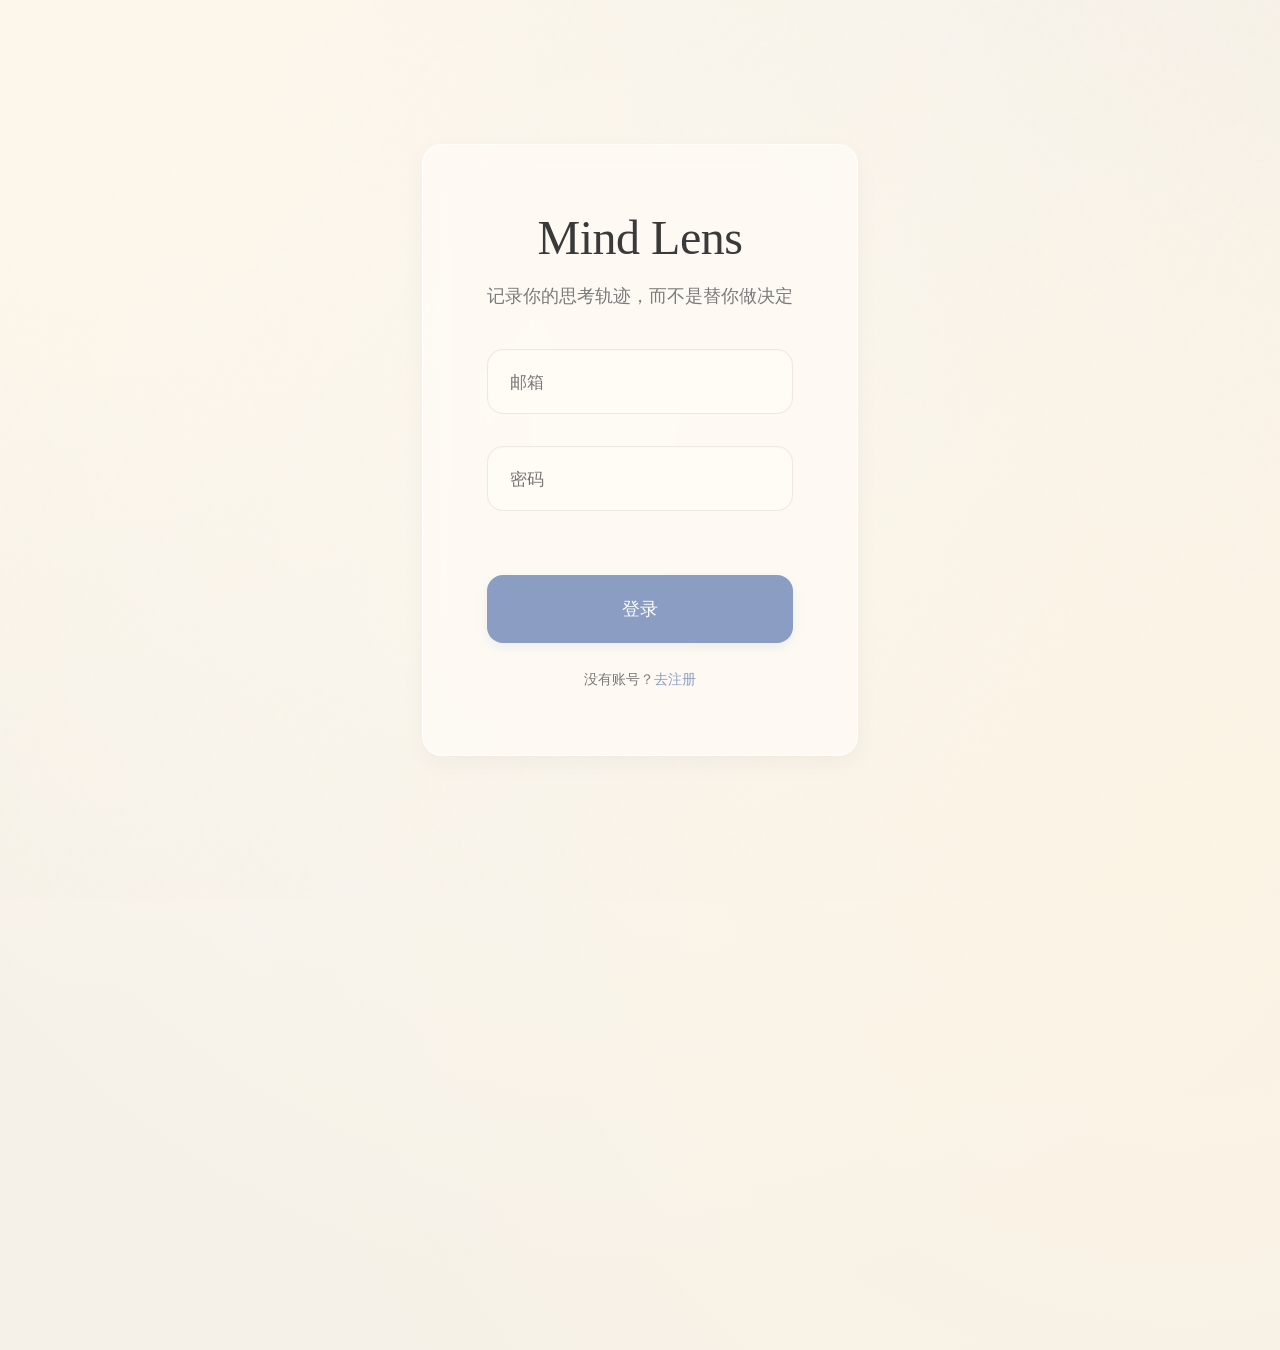
==== ui/login.html @ b25209e7 "小晚给的新的ui文件" ====
<!DOCTYPE html>
<html lang="zh-CN">
<head>
  <meta charset="UTF-8">
  <meta name="viewport" content="width=device-width, initial-scale=1.0">
  <title>Mind Lens - 登录/注册</title>
  <link rel="stylesheet" href="styles.css">
  <style>
    /* 登录页面特有样式 */
    .login-container {
      max-width: 500px;
      margin: 0 auto;
      padding: 4rem;
      background: rgba(255, 253, 247, 0.7);
      backdrop-filter: blur(12px);
      border: 1px solid rgba(255, 255, 255, 0.6);
      border-radius: 20px;
      position: relative;
      z-index: 1;
      box-shadow: 0 8px 24px rgba(0, 0, 0, 0.04);
      transition: transform 0.3s ease, box-shadow 0.3s ease;
      display: flex;
      flex-direction: column;
      align-items: center;
      text-align: center;
      animation: gentlePulse 4s ease-in-out infinite;
    }

    @keyframes gentlePulse {
      0%, 100% {
        box-shadow: 0 8px 24px rgba(0, 0, 0, 0.04);
        transform: translateY(0);
      }
      50% {
        box-shadow: 0 12px 32px rgba(0, 0, 0, 0.06);
        transform: translateY(-2px);
      }
    }

    .login-container:hover {
      transform: translateY(-3px);
      box-shadow: 0 12px 32px rgba(0, 0, 0, 0.06);
    }

    .login-container h1 {
      font-size: 3rem;
      margin-bottom: 1rem;
      color: #3a3a3a;
      font-weight: 400;
      letter-spacing: -0.5px;
      line-height: 1.2;
      font-family: Georgia, 'Playfair Display', 'Times New Roman', serif;
    }

    .login-container .subtitle {
      font-size: 1.1rem;
      margin-bottom: 2.5rem;
      color: #7a7a7a;
      font-weight: 300;
      line-height: 1.5;
    }

    .form-group {
      width: 100%;
      margin-bottom: 2rem;
      text-align: left;
    }

    .form-input {
      width: 100%;
      padding: 1.35rem;
      border: 1px solid rgba(200, 190, 175, 0.3);
      border-radius: 16px;
      font-family: inherit;
      font-size: 1.05rem;
      background: rgba(255, 252, 245, 0.8);
      backdrop-filter: blur(8px);
      transition: all 0.3s ease;
      color: #333;
      box-shadow: inset 0 1px 3px rgba(0, 0, 0, 0.02);
    }

    .form-input:focus {
      outline: none;
      border-color: rgba(120, 144, 156, 0.3);
      box-shadow: inset 0 1px 3px rgba(0, 0, 0, 0.02), 0 0 0 3px rgba(120, 144, 156, 0.1);
      background: rgba(255, 252, 245, 0.9);
    }

    .form-btn {
      width: 100%;
      padding: 1.35rem;
      background: #8B9DC3;
      color: #fff;
      border: none;
      border-radius: 16px;
      font-size: 1.1rem;
      font-weight: 400;
      cursor: pointer;
      transition: all 0.3s ease;
      box-shadow: 0 4px 12px rgba(139, 157, 195, 0.15);
      letter-spacing: 0.5px;
      margin-top: 2rem;
    }

    .form-btn:hover {
      background: #7A8BB8;
      transform: translateY(-1px);
      box-shadow: 0 6px 16px rgba(139, 157, 195, 0.2);
    }

    .form-btn:active {
      transform: translateY(0);
      box-shadow: 0 4px 12px rgba(139, 157, 195, 0.15);
    }

    .form-btn:disabled {
      background: #c0c7d6;
      cursor: not-allowed;
      transform: none;
      box-shadow: none;
    }

    .mode-toggle {
      margin-top: 1.5rem;
      font-size: 0.9rem;
      color: #7a7a7a;
    }

    .mode-toggle a {
      color: #8B9DC3;
      text-decoration: none;
      cursor: pointer;
      transition: color 0.3s ease;
    }

    .mode-toggle a:hover {
      color: #7A8BB8;
      text-decoration: underline;
    }

    /* 表单模式切换动画 */
    .form-mode {
      width: 100%;
      animation: fadeIn 0.3s ease-in-out;
    }

    @keyframes fadeIn {
      from {
        opacity: 0;
        transform: translateY(10px);
      }
      to {
        opacity: 1;
        transform: translateY(0);
      }
    }

    /* 垂直居中布局 */
    body {
      display: flex;
      align-items: center;
      justify-content: center;
      min-height: 100vh;
    }

    /* 过渡动画层 */
    #transition-layer {
      position: fixed;
      inset: 0;
      pointer-events: none;
      opacity: 0;
      background: radial-gradient(
        circle at center,
        rgba(234,243,255,0.25) 0%,
        rgba(255,255,255,0.12) 40%,
        rgba(255,255,255,0) 75%
      );
      transition: opacity 0.5s ease;
      z-index: 9999;
    }

    #transition-layer.active {
      opacity: 1;
    }

    /* 响应式设计 */
    @media (max-width: 768px) {
      .login-container {
        max-width: 90%;
        padding: 30px;
      }

      .login-container h1 {
        font-size: 2.5rem;
      }
    }
  </style>
</head>
<body>
  <!-- 过渡动画层 -->
  <div id="transition-layer"></div>
  
  <div class="login-container">
    <h1>Mind Lens</h1>
    <p class="subtitle">记录你的思考轨迹，而不是替你做决定</p>

    <!-- 登录模式 -->
    <div id="login-mode" class="form-mode">
      <div class="form-group">
        <input type="email" id="login-email" class="form-input" placeholder="邮箱">
      </div>
      <div class="form-group">
        <input type="password" id="login-password" class="form-input" placeholder="密码">
      </div>
      <button id="login-btn" class="form-btn" onclick="handleLogin()">登录</button>
      <div class="mode-toggle">
        没有账号？<a onclick="switchToRegister()">去注册</a>
      </div>
    </div>

    <!-- 注册模式 -->
    <div id="register-mode" class="form-mode" style="display: none;">
      <div class="form-group">
        <input type="text" id="register-name" class="form-input" placeholder="昵称">
      </div>
      <div class="form-group">
        <input type="email" id="register-email" class="form-input" placeholder="邮箱">
      </div>
      <div class="form-group">
        <input type="password" id="register-password" class="form-input" placeholder="密码">
      </div>
      <button id="register-btn" class="form-btn" onclick="handleRegister()">注册</button>
      <div class="mode-toggle">
        已有账号？<a onclick="switchToLogin()">去登录</a>
      </div>
    </div>
  </div>

  <script>
    // 切换到登录模式
    function switchToLogin() {
      document.getElementById('register-mode').style.display = 'none';
      document.getElementById('login-mode').style.display = 'block';
    }

    // 切换到注册模式
    function switchToRegister() {
      document.getElementById('login-mode').style.display = 'none';
      document.getElementById('register-mode').style.display = 'block';
    }

    // 处理登录
    async function handleLogin() {
      const email = document.getElementById('login-email').value.trim();
      const password = document.getElementById('login-password').value;
      const loginBtn = document.getElementById('login-btn');

      if (!email || !password) {
        alert('请输入邮箱和密码');
        return;
      }

      // 设置加载状态
      loginBtn.disabled = true;
      loginBtn.textContent = '处理中...';

      try {
        // 模拟登录成功
        const data = {
          user_id: "user_" + Date.now(),
          name: email.split('@')[0]
        };

        // 存储用户信息
        localStorage.setItem("user_id", data.user_id);
        localStorage.setItem("user_name", data.name);

        // 激活动画
        const transitionLayer = document.getElementById('transition-layer');
        transitionLayer.classList.add('active');

        // 延迟跳转到主页面
        setTimeout(() => {
          window.location.href = "index.html";
        }, 500);
      } catch (error) {
        alert('登录失败，请稍后重试');
        console.error('登录错误:', error);
      } finally {
        // 恢复按钮状态
        loginBtn.disabled = false;
        loginBtn.textContent = '登录';
      }
    }

    // 处理注册
    async function handleRegister() {
      const name = document.getElementById('register-name').value.trim();
      const email = document.getElementById('register-email').value.trim();
      const password = document.getElementById('register-password').value;
      const registerBtn = document.getElementById('register-btn');

      if (!name || !email || !password) {
        alert('请填写所有字段');
        return;
      }

      // 设置加载状态
      registerBtn.disabled = true;
      registerBtn.textContent = '处理中...';

      try {
        // 模拟注册成功
        const data = {
          user_id: "user_" + Date.now(),
          name: name
        };

        // 存储用户信息
        localStorage.setItem("user_id", data.user_id);
        localStorage.setItem("user_name", data.name);

        // 激活动画
        const transitionLayer = document.getElementById('transition-layer');
        transitionLayer.classList.add('active');

        // 延迟跳转到主页面
        setTimeout(() => {
          window.location.href = "index.html";
        }, 500);
      } catch (error) {
        alert('注册失败，请稍后重试');
        console.error('注册错误:', error);
      } finally {
        // 恢复按钮状态
        registerBtn.disabled = false;
        registerBtn.textContent = '注册';
      }
    }

    // 按下回车键触发登录/注册
    document.addEventListener('keypress', function(e) {
      if (e.key === 'Enter') {
        if (document.getElementById('login-mode').style.display !== 'none') {
          handleLogin();
        } else if (document.getElementById('register-mode').style.display !== 'none') {
          handleRegister();
        }
      }
    });
  </script>
</body>
</html>
---- ui/styles.css ----
* {
  margin: 0;
  padding: 0;
  box-sizing: border-box;
}

body {
  font-family: system-ui, -apple-system, BlinkMacSystemFont, 'Segoe UI', Roboto, Oxygen, Ubuntu, Cantarell, sans-serif;
  background: #F6F1E8;
  color: #333;
  line-height: 1.7;
  position: relative;
  min-height: 100vh;
  overflow-x: hidden;
}

body::before {
  content: '';
  position: absolute;
  top: 0;
  left: 0;
  right: 0;
  bottom: 0;
  background-image: url("data:image/svg+xml,%3Csvg viewBox='0 0 200 200' xmlns='http://www.w3.org/2000/svg'%3E%3Cfilter id='noiseFilter'%3E%3CfeTurbulence type='fractalNoise' baseFrequency='0.65' numOctaves='3' stitchTiles='stitch'/%3E%3C/filter%3E%3Crect width='100%25' height='100%25' filter='url(%23noiseFilter)' opacity='0.03'/%3E%3C/svg%3E");
  pointer-events: none;
  z-index: 0;
}

body::after {
  content: '';
  position: absolute;
  top: -50%;
  left: -20%;
  width: 140%;
  height: 200%;
  background: radial-gradient(circle at 20% 30%, rgba(255, 248, 235, 0.8) 0%, transparent 50%),
              radial-gradient(circle at 80% 70%, rgba(255, 245, 225, 0.6) 0%, transparent 50%),
              radial-gradient(circle at 50% 50%, rgba(255, 255, 255, 0.4) 0%, transparent 70%);
  pointer-events: none;
  z-index: 0;
  animation: gentleFloat 20s ease-in-out infinite;
}

@keyframes gentleFloat {
  0%, 100% {
    transform: translateY(0) rotate(0deg);
  }
  50% {
    transform: translateY(-10px) rotate(1deg);
  }
}

.container {
  max-width: 1200px;
  margin: 0 auto;
  padding: 4rem;
  background: rgba(255, 253, 247, 0.7);
  backdrop-filter: blur(12px);
  border: 1px solid rgba(255, 255, 255, 0.6);
  border-radius: 20px;
  margin-top: 4rem;
  margin-bottom: 4rem;
  position: relative;
  z-index: 1;
  box-shadow: 0 8px 24px rgba(0, 0, 0, 0.04);
}

/* 输入页面容器 */
.index-container {
  max-width: 800px;
  margin: 0 auto;
  padding: 4rem;
  background: rgba(255, 253, 247, 0.7);
  backdrop-filter: blur(12px);
  border: 1px solid rgba(255, 255, 255, 0.6);
  border-radius: 20px;
  margin-top: 6rem;
  margin-bottom: 6rem;
  position: relative;
  z-index: 1;
  box-shadow: 0 8px 24px rgba(0, 0, 0, 0.04);
  transition: transform 0.3s ease, box-shadow 0.3s ease;
}

.index-container:hover {
  transform: translateY(-3px);
  box-shadow: 0 12px 32px rgba(0, 0, 0, 0.06);
}

/* 历史记录样式 */
.history-section {
  margin-top: 2rem;
}

.history-toggle {
  display: block;
  width: 100%;
  padding: 0.75rem 1.5rem;
  background: transparent;
  color: #555;
  text-decoration: none;
  border: 1px solid rgba(200, 190, 175, 0.3);
  border-radius: 12px;
  font-size: 0.95rem;
  font-weight: 400;
  cursor: pointer;
  transition: all 0.3s ease;
  text-align: center;
}

.history-toggle:hover {
  background: rgba(200, 190, 175, 0.1);
  border-color: rgba(200, 190, 175, 0.5);
  transform: translateY(-1px);
}

.history-container {
  margin-top: 1rem;
  padding: 1.5rem;
  background: rgba(255, 253, 247, 0.7);
  backdrop-filter: blur(12px);
  border: 1px solid rgba(255, 255, 255, 0.6);
  border-radius: 16px;
  box-shadow: 0 4px 12px rgba(0, 0, 0, 0.04);
  position: relative;
  z-index: 1;
}

.history-container h3 {
  margin-bottom: 1rem;
  font-size: 1.1rem;
  color: #3a3a3a;
  font-weight: 400;
  font-family: Georgia, 'Playfair Display', 'Times New Roman', serif;
}

.history-list {
  max-height: 300px;
  overflow-y: auto;
}

.history-item {
  padding: 1rem;
  background: rgba(255, 252, 245, 0.8);
  border: 1px solid rgba(200, 190, 175, 0.3);
  border-radius: 12px;
  margin-bottom: 0.75rem;
  cursor: pointer;
  transition: all 0.3s ease;
}

.history-item:hover {
  background: rgba(255, 252, 245, 0.9);
  transform: translateY(-1px);
  box-shadow: 0 4px 8px rgba(0, 0, 0, 0.04);
}

.history-question {
  color: #555;
  line-height: 1.5;
  margin-bottom: 0.5rem;
  font-size: 0.95rem;
}

.history-date {
  color: #888;
  font-size: 0.8rem;
  line-height: 1.4;
}

.no-history {
  color: #888;
  text-align: center;
  padding: 2rem;
  font-style: italic;
}

/* 滚动条样式 */
.history-list::-webkit-scrollbar {
  width: 6px;
}

.history-list::-webkit-scrollbar-track {
  background: rgba(255, 255, 255, 0.3);
  border-radius: 3px;
}

.history-list::-webkit-scrollbar-thumb {
  background: rgba(139, 157, 195, 0.3);
  border-radius: 3px;
}

.history-list::-webkit-scrollbar-thumb:hover {
  background: rgba(139, 157, 195, 0.5);
}

.workspace {
  display: flex;
  gap: 2rem;
  margin-top: 2rem;
  height: calc(100vh - 16rem);
}

.left-panel {
  width: 35%;
  min-width: 300px;
  background: rgba(255, 253, 247, 0.5);
  backdrop-filter: blur(12px);
  border: 1px solid rgba(255, 255, 255, 0.6);
  border-radius: 20px;
  padding: 24px;
  box-shadow: 0 8px 24px rgba(0, 0, 0, 0.04);
  overflow-y: auto;
  display: flex;
  flex-direction: column;
}

.right-panel {
  width: 65%;
  min-width: 400px;
  background: rgba(255, 253, 247, 0.5);
  backdrop-filter: blur(12px);
  border: 1px solid rgba(255, 255, 255, 0.6);
  border-radius: 20px;
  padding: 2rem;
  box-shadow: 0 8px 24px rgba(0, 0, 0, 0.04);
  overflow-y: auto;
}

.back-link {
  display: inline-block;
  margin-top: 2rem;
  padding: 0.75rem 1.5rem;
  background: transparent;
  color: #555;
  text-decoration: none;
  border: 1px solid rgba(200, 190, 175, 0.3);
  border-radius: 12px;
  font-size: 0.95rem;
  font-weight: 400;
  cursor: pointer;
  transition: all 0.3s ease;
  text-align: center;
  width: 100%;
}

.back-link:hover {
  background: rgba(200, 190, 175, 0.1);
  border-color: rgba(200, 190, 175, 0.5);
  transform: translateY(-1px);
}

.back-link:active {
  transform: translateY(0);
}

h1 {
  text-align: center;
  color: #3a3a3a;
  margin-bottom: 1rem;
  font-size: 2.8rem;
  font-weight: 400;
  letter-spacing: -0.5px;
  line-height: 1.2;
  font-family: Georgia, 'Playfair Display', 'Times New Roman', serif;
  font-style: normal;
}

.subtitle {
  text-align: center;
  color: #7a7a7a;
  margin-bottom: 3.5rem;
  font-size: 1.1rem;
  font-weight: 300;
  line-height: 1.5;
  font-family: system-ui, -apple-system, BlinkMacSystemFont, 'Segoe UI', Roboto, Oxygen, Ubuntu, Cantarell, sans-serif;
}

.input-section {
  margin-bottom: 3.5rem;
}

label {
  display: block;
  margin-bottom: 1.5rem;
  font-weight: 400;
  color: #555;
  font-size: 1.15rem;
  letter-spacing: 0.5px;
  line-height: 1.5;
}

textarea {
  width: 100%;
  padding: 2rem;
  border: 1px solid rgba(200, 190, 175, 0.3);
  border-radius: 20px;
  resize: vertical;
  min-height: 280px;
  font-family: inherit;
  font-size: 1.05rem;
  line-height: 1.8;
  background: rgba(255, 252, 245, 0.8);
  backdrop-filter: blur(8px);
  transition: all 0.3s ease;
  color: #333;
  box-shadow: inset 0 1px 3px rgba(0, 0, 0, 0.02);
}

textarea:focus {
  outline: none;
  border-color: rgba(120, 144, 156, 0.3);
  box-shadow: inset 0 1px 3px rgba(0, 0, 0, 0.02), 0 0 0 3px rgba(120, 144, 156, 0.1);
  background: rgba(255, 252, 245, 0.9);
}

.btn {
  display: block;
  width: 100%;
  padding: 1.35rem;
  background: #8B9DC3;
  color: #fff;
  border: none;
  border-radius: 20px;
  font-size: 1.1rem;
  font-weight: 400;
  cursor: pointer;
  transition: all 0.3s ease;
  box-shadow: 0 4px 12px rgba(139, 157, 195, 0.15);
  letter-spacing: 0.5px;
}

.btn:hover {
  background: #7A8BB8;
  transform: translateY(-2px);
  box-shadow: 0 6px 16px rgba(139, 157, 195, 0.2);
}

.btn:active {
  transform: translateY(0);
  box-shadow: 0 4px 12px rgba(139, 157, 195, 0.15);
}

.result-section {
  margin-top: 3rem;
  position: relative;
  z-index: 1;
}

.result-section h2 {
  margin-bottom: 2rem;
  font-size: 1.4rem;
  color: #3a3a3a;
  font-weight: 400;
  text-align: center;
  font-family: Georgia, 'Playfair Display', 'Times New Roman', serif;
}

.question-display {
  padding: 2rem;
  background: rgba(255, 253, 247, 0.7);
  backdrop-filter: blur(12px);
  border: 1px solid rgba(255, 255, 255, 0.6);
  border-radius: 20px;
  box-shadow: 0 8px 24px rgba(0, 0, 0, 0.04);
  position: relative;
  z-index: 1;
  transition: transform 0.3s ease, box-shadow 0.3s ease;
  margin-bottom: 2rem;
}

.question-display:hover {
  transform: translateY(-2px);
  box-shadow: 0 12px 32px rgba(0, 0, 0, 0.06);
}

.question-display h2 {
  margin-bottom: 1rem;
  font-size: 1.2rem;
  color: #3a3a3a;
  font-weight: 400;
  text-align: left;
  font-family: Georgia, 'Playfair Display', 'Times New Roman', serif;
}

.question-display p {
  color: #666;
  line-height: 1.8;
  font-weight: 300;
}

/* 滚动条样式 */
.left-panel::-webkit-scrollbar,
.right-panel::-webkit-scrollbar {
  width: 6px;
}

.left-panel::-webkit-scrollbar-track,
.right-panel::-webkit-scrollbar-track {
  background: rgba(255, 255, 255, 0.3);
  border-radius: 3px;
}

.left-panel::-webkit-scrollbar-thumb,
.right-panel::-webkit-scrollbar-thumb {
  background: rgba(139, 157, 195, 0.3);
  border-radius: 3px;
}

.left-panel::-webkit-scrollbar-thumb:hover,
.right-panel::-webkit-scrollbar-thumb:hover {
  background: rgba(139, 157, 195, 0.5);
}

.analysis-container {
  margin-top: 2rem;
}

.analysis-item {
  margin-bottom: 2rem;
  padding: 2rem;
  background: rgba(255, 253, 247, 0.7);
  backdrop-filter: blur(12px);
  border: 1px solid rgba(255, 255, 255, 0.6);
  border-radius: 20px;
  box-shadow: 0 8px 24px rgba(0, 0, 0, 0.04);
  position: relative;
  z-index: 1;
  opacity: 0;
  transform: translateY(20px);
  transition: all 0.6s ease;
}

.analysis-item.show {
  opacity: 1;
  transform: translateY(0);
}

.analysis-item:hover {
  transform: translateY(-2px);
  box-shadow: 0 12px 32px rgba(0, 0, 0, 0.06);
}

.analysis-item h3 {
  font-size: 1.1rem;
  color: #555;
  margin-bottom: 1rem;
  font-weight: 400;
  letter-spacing: 0.5px;
  font-family: Georgia, 'Playfair Display', 'Times New Roman', serif;
}

.analysis-item p {
  color: #666;
  line-height: 1.8;
  font-weight: 300;
}

/* 聊天区样式 */
.chat-container {
  margin-top: 3rem;
  padding: 2rem;
  background: rgba(255, 253, 247, 0.7);
  backdrop-filter: blur(12px);
  border: 1px solid rgba(255, 255, 255, 0.6);
  border-radius: 20px;
  box-shadow: 0 8px 24px rgba(0, 0, 0, 0.04);
}

.chat-container h3 {
  font-size: 1.1rem;
  color: #555;
  margin-bottom: 1.5rem;
  font-weight: 400;
  letter-spacing: 0.5px;
  font-family: Georgia, 'Playfair Display', 'Times New Roman', serif;
}

.chat-messages {
  max-height: 300px;
  overflow-y: auto;
  display: flex;
  flex-direction: column;
  gap: 1rem;
}

.chat-message {
  max-width: 80%;
  padding: 1rem 1.5rem;
  border-radius: 18px;
  backdrop-filter: blur(12px);
  position: relative;
}

.chat-message.user {
  align-self: flex-end;
  background: rgba(139, 157, 195, 0.15);
  border: 1px solid rgba(139, 157, 195, 0.3);
  border-bottom-right-radius: 4px;
}

.chat-message.ai {
  align-self: flex-start;
  background: rgba(255, 253, 247, 0.8);
  border: 1px solid rgba(200, 190, 175, 0.3);
  border-bottom-left-radius: 4px;
}

/* 左侧对话容器样式 */
.chat-box {
  background: rgba(255, 253, 247, 0.7);
  backdrop-filter: blur(12px);
  border: 1px solid rgba(255, 255, 255, 0.2);
  border-radius: 20px;
  padding: 1.5rem;
  display: flex;
  flex-direction: column;
  gap: 1rem;
  height: calc(100% - 3rem);
}

.initial-question {
  padding-bottom: 1rem;
  border-bottom: 1px solid rgba(200, 190, 175, 0.3);
}

.initial-question h3 {
  font-size: 1rem;
  color: #555;
  margin-bottom: 0.5rem;
  font-weight: 400;
  font-family: Georgia, 'Playfair Display', 'Times New Roman', serif;
}

.initial-question p {
  color: #666;
  line-height: 1.6;
  font-weight: 300;
  font-size: 0.95rem;
}

.chat-messages {
  flex: 1;
  overflow-y: auto;
  display: flex;
  flex-direction: column;
  gap: 1.5rem;
  max-height: 400px;
}

/* 隐藏默认滚动条 */
.chat-messages::-webkit-scrollbar {
  width: 2px;
}

.chat-messages::-webkit-scrollbar-track {
  background: transparent;
}

.chat-messages::-webkit-scrollbar-thumb {
  background: rgba(146, 168, 209, 0.3);
  border-radius: 1px;
}

.ai-message {
  padding: 12px 18px;
  background: rgba(255, 253, 247, 0.9);
  border: 1px solid rgba(255, 255, 255, 0.2);
  border-radius: 18px;
  border-bottom-left-radius: 4px;
  max-width: 92%;
  align-self: flex-start;
  width: auto;
  word-wrap: break-word;
  white-space: pre-wrap;
}

.ai-message p {
  color: #666;
  line-height: 1.6;
  font-weight: 300;
  margin: 0;
  font-size: 0.95rem;
}

.user-message {
  padding: 12px 18px;
  background: rgba(146, 168, 209, 0.15);
  border: 1px solid rgba(255, 255, 255, 0.2);
  border-radius: 18px;
  border-bottom-right-radius: 4px;
  max-width: 92%;
  align-self: flex-end;
  width: auto;
  word-wrap: break-word;
  white-space: pre-wrap;
}

.user-message p {
  color: #666;
  line-height: 1.6;
  font-weight: 300;
  margin: 0;
  font-size: 0.95rem;
}

.status-container {
  height: 20px;
  display: flex;
  align-items: center;
  justify-content: center;
  margin-top: 0.5rem;
}

.status-message {
  color: #92a8d1;
  font-size: 0.8rem;
  font-style: italic;
  margin: 0;
  display: none;
}

.chat-input-area {
  display: flex;
  gap: 0.75rem;
  padding-top: 1rem;
  margin-top: 20px;
  border-top: 1px solid rgba(200, 190, 175, 0.3);
}

.chat-input-area textarea {
  flex: 1;
  padding: 0.75rem 1.25rem;
  border: 1px solid rgba(255, 255, 255, 0.2);
  border-radius: 20px;
  font-size: 0.9rem;
  background: rgba(250, 245, 235, 0.6);
  backdrop-filter: blur(8px);
  transition: all 0.3s ease;
  min-height: 40px;
  max-height: 150px;
  resize: none;
  font-family: inherit;
  line-height: 1.4;
}

.chat-input-area textarea:focus {
  outline: none;
  border-color: rgba(146, 168, 209, 0.3);
  background: rgba(250, 245, 235, 0.8);
}

.send-btn {
  padding: 0.75rem 1.5rem;
  background: #92a8d1;
  color: #fff;
  border: 1px solid rgba(255, 255, 255, 0.2);
  border-radius: 20px;
  font-size: 0.9rem;
  cursor: pointer;
  transition: all 0.3s ease;
}

.send-btn:hover {
  background: #b1bed5;
  transform: translateY(-1px);
}

.send-btn:active {
  transform: translateY(0);
}

/* 重新提问按钮样式 */
.back-link.small {
  margin-top: 1rem;
  padding: 0.75rem 1.5rem;
  font-size: 0.95rem;
  border-radius: 12px;
  text-align: center;
  background: rgba(146, 168, 209, 0.1);
  border: 1px solid rgba(146, 168, 209, 0.2);
  align-self: flex-end;
  transition: all 0.3s ease;
}

.back-link.small:hover {
  background: rgba(146, 168, 209, 0.15);
  transform: translateY(-1px);
}

/* 锁定样式 */
.analysis-item.locked {
  opacity: 0.5;
  position: relative;
}

.analysis-item.locked::after {
  content: '🔒';
  position: absolute;
  top: 1rem;
  right: 1rem;
  font-size: 1.2rem;
}

/* 滚动条样式 */
.chat-messages::-webkit-scrollbar {
  width: 6px;
}

.chat-messages::-webkit-scrollbar-track {
  background: rgba(255, 255, 255, 0.3);
  border-radius: 3px;
}

.chat-messages::-webkit-scrollbar-thumb {
  background: rgba(139, 157, 195, 0.3);
  border-radius: 3px;
}

.chat-messages::-webkit-scrollbar-thumb:hover {
  background: rgba(139, 157, 195, 0.5);
}

@keyframes fadeInUp {
  from {
    opacity: 0;
    transform: translateY(20px);
  }
  to {
    opacity: 1;
    transform: translateY(0);
  }
}

/* 响应式设计 */
@media (max-width: 768px) {
  .container {
    padding: 2rem;
    margin-top: 2rem;
    margin-bottom: 2rem;
  }
  
  .workspace {
    flex-direction: column;
    height: auto;
  }
  
  .left-panel,
  .right-panel {
    width: 100%;
    min-width: unset;
    margin-bottom: 2rem;
  }
  
  .chat-box {
    height: 400px;
  }
  
  .chat-input-area {
    flex-direction: column;
  }
  
  .chat-input-area input {
    width: 100%;
  }
  
  .send-btn {
    width: 100%;
  }
  
  .chat-container {
    margin-top: 2rem;
    padding: 1.5rem;
  }
  
  .chat-messages {
    max-height: 200px;
  }
  
  .chat-message {
    max-width: 90%;
    padding: 0.75rem 1.25rem;
  }
}
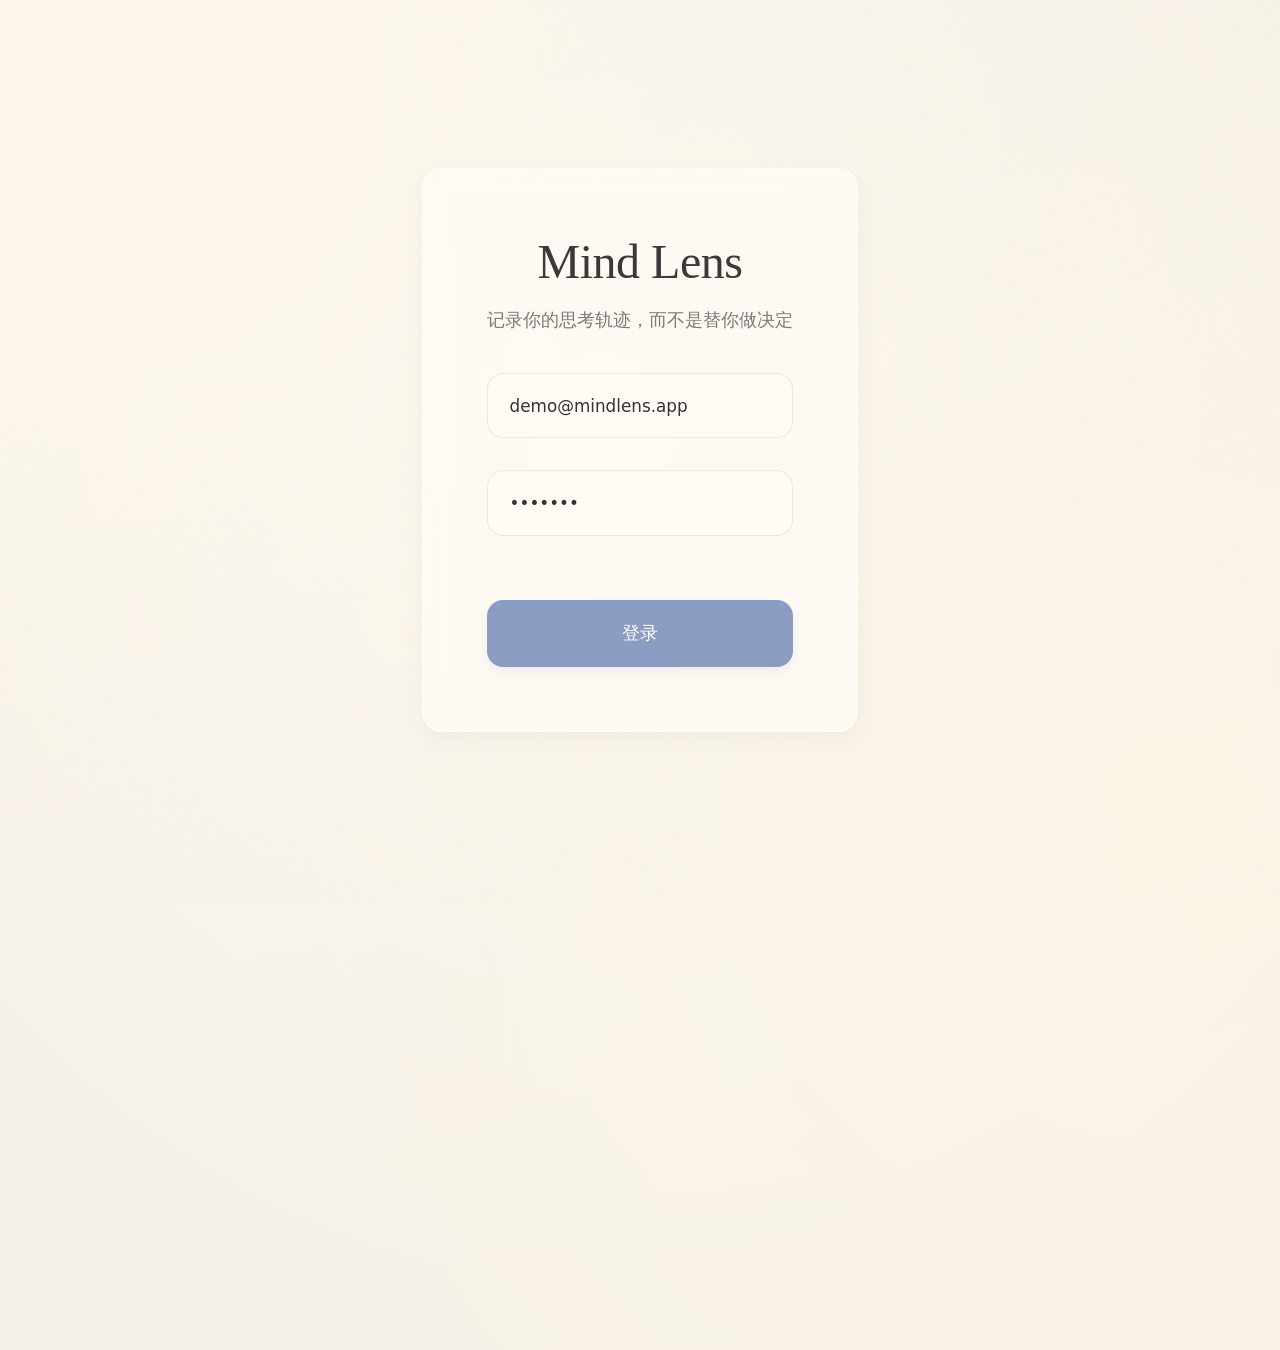
==== commit ef8d24e5: "feat: add demo" ====
--- a/ui/login.html
+++ b/ui/login.html
@@ -214,140 +214,44 @@
         <input type="password" id="login-password" class="form-input" placeholder="密码">
       </div>
       <button id="login-btn" class="form-btn" onclick="handleLogin()">登录</button>
-      <div class="mode-toggle">
-        没有账号？<a onclick="switchToRegister()">去注册</a>
-      </div>
     </div>
 
-    <!-- 注册模式 -->
-    <div id="register-mode" class="form-mode" style="display: none;">
-      <div class="form-group">
-        <input type="text" id="register-name" class="form-input" placeholder="昵称">
-      </div>
-      <div class="form-group">
-        <input type="email" id="register-email" class="form-input" placeholder="邮箱">
-      </div>
-      <div class="form-group">
-        <input type="password" id="register-password" class="form-input" placeholder="密码">
-      </div>
-      <button id="register-btn" class="form-btn" onclick="handleRegister()">注册</button>
-      <div class="mode-toggle">
-        已有账号？<a onclick="switchToLogin()">去登录</a>
-      </div>
-    </div>
   </div>
 
   <script>
-    // 切换到登录模式
-    function switchToLogin() {
-      document.getElementById('register-mode').style.display = 'none';
-      document.getElementById('login-mode').style.display = 'block';
-    }
-
-    // 切换到注册模式
-    function switchToRegister() {
-      document.getElementById('login-mode').style.display = 'none';
-      document.getElementById('register-mode').style.display = 'block';
-    }
-
-    // 处理登录
+    function _afterAuth(data) {
+      localStorage.setItem("user_id", data.user_id);
+      localStorage.setItem("user_name", data.name);
+      localStorage.setItem("user_email", data.email || document.getElementById('login-email')?.value.trim() || document.getElementById('register-email')?.value.trim());
+      const transitionLayer = document.getElementById('transition-layer');
+      transitionLayer.classList.add('active');
+      setTimeout(() => { window.location.href = "index.html"; }, 500);
+    }
+
     async function handleLogin() {
       const email = document.getElementById('login-email').value.trim();
       const password = document.getElementById('login-password').value;
+
+      if (!email || !password) { alert('请输入邮箱和密码'); return; }
+
       const loginBtn = document.getElementById('login-btn');
-
-      if (!email || !password) {
-        alert('请输入邮箱和密码');
-        return;
-      }
-
-      // 设置加载状态
       loginBtn.disabled = true;
       loginBtn.textContent = '处理中...';
 
-      try {
-        // 模拟登录成功
-        const data = {
-          user_id: "user_" + Date.now(),
-          name: email.split('@')[0]
-        };
-
-        // 存储用户信息
-        localStorage.setItem("user_id", data.user_id);
-        localStorage.setItem("user_name", data.name);
-
-        // 激活动画
-        const transitionLayer = document.getElementById('transition-layer');
-        transitionLayer.classList.add('active');
-
-        // 延迟跳转到主页面
-        setTimeout(() => {
-          window.location.href = "index.html";
-        }, 500);
-      } catch (error) {
-        alert('登录失败，请稍后重试');
-        console.error('登录错误:', error);
-      } finally {
-        // 恢复按钮状态
-        loginBtn.disabled = false;
-        loginBtn.textContent = '登录';
-      }
-    }
-
-    // 处理注册
-    async function handleRegister() {
-      const name = document.getElementById('register-name').value.trim();
-      const email = document.getElementById('register-email').value.trim();
-      const password = document.getElementById('register-password').value;
-      const registerBtn = document.getElementById('register-btn');
-
-      if (!name || !email || !password) {
-        alert('请填写所有字段');
-        return;
-      }
-
-      // 设置加载状态
-      registerBtn.disabled = true;
-      registerBtn.textContent = '处理中...';
-
-      try {
-        // 模拟注册成功
-        const data = {
-          user_id: "user_" + Date.now(),
-          name: name
-        };
-
-        // 存储用户信息
-        localStorage.setItem("user_id", data.user_id);
-        localStorage.setItem("user_name", data.name);
-
-        // 激活动画
-        const transitionLayer = document.getElementById('transition-layer');
-        transitionLayer.classList.add('active');
-
-        // 延迟跳转到主页面
-        setTimeout(() => {
-          window.location.href = "index.html";
-        }, 500);
-      } catch (error) {
-        alert('注册失败，请稍后重试');
-        console.error('注册错误:', error);
-      } finally {
-        // 恢复按钮状态
-        registerBtn.disabled = false;
-        registerBtn.textContent = '注册';
-      }
-    }
-
-    // 按下回车键触发登录/注册
+      _afterAuth({user_id: 'demo', name: 'Demo 用户', email: email});
+    }
+
+    // 按下回车键触发登录
     document.addEventListener('keypress', function(e) {
       if (e.key === 'Enter') {
-        if (document.getElementById('login-mode').style.display !== 'none') {
-          handleLogin();
-        } else if (document.getElementById('register-mode').style.display !== 'none') {
-          handleRegister();
-        }
-      }
+        handleLogin();
+      }
+    });
+
+    // 页面加载时自动填入 demo 数据
+    window.addEventListener('DOMContentLoaded', function() {
+      document.getElementById('login-email').value = 'demo@mindlens.app';
+      document.getElementById('login-password').value = 'demo123';
     });
   </script>
 </body>
--- a/ui/styles.css
+++ b/ui/styles.css
@@ -210,7 +210,7 @@
   border-radius: 20px;
   padding: 24px;
   box-shadow: 0 8px 24px rgba(0, 0, 0, 0.04);
-  overflow-y: auto;
+  overflow: hidden;
   display: flex;
   flex-direction: column;
 }
